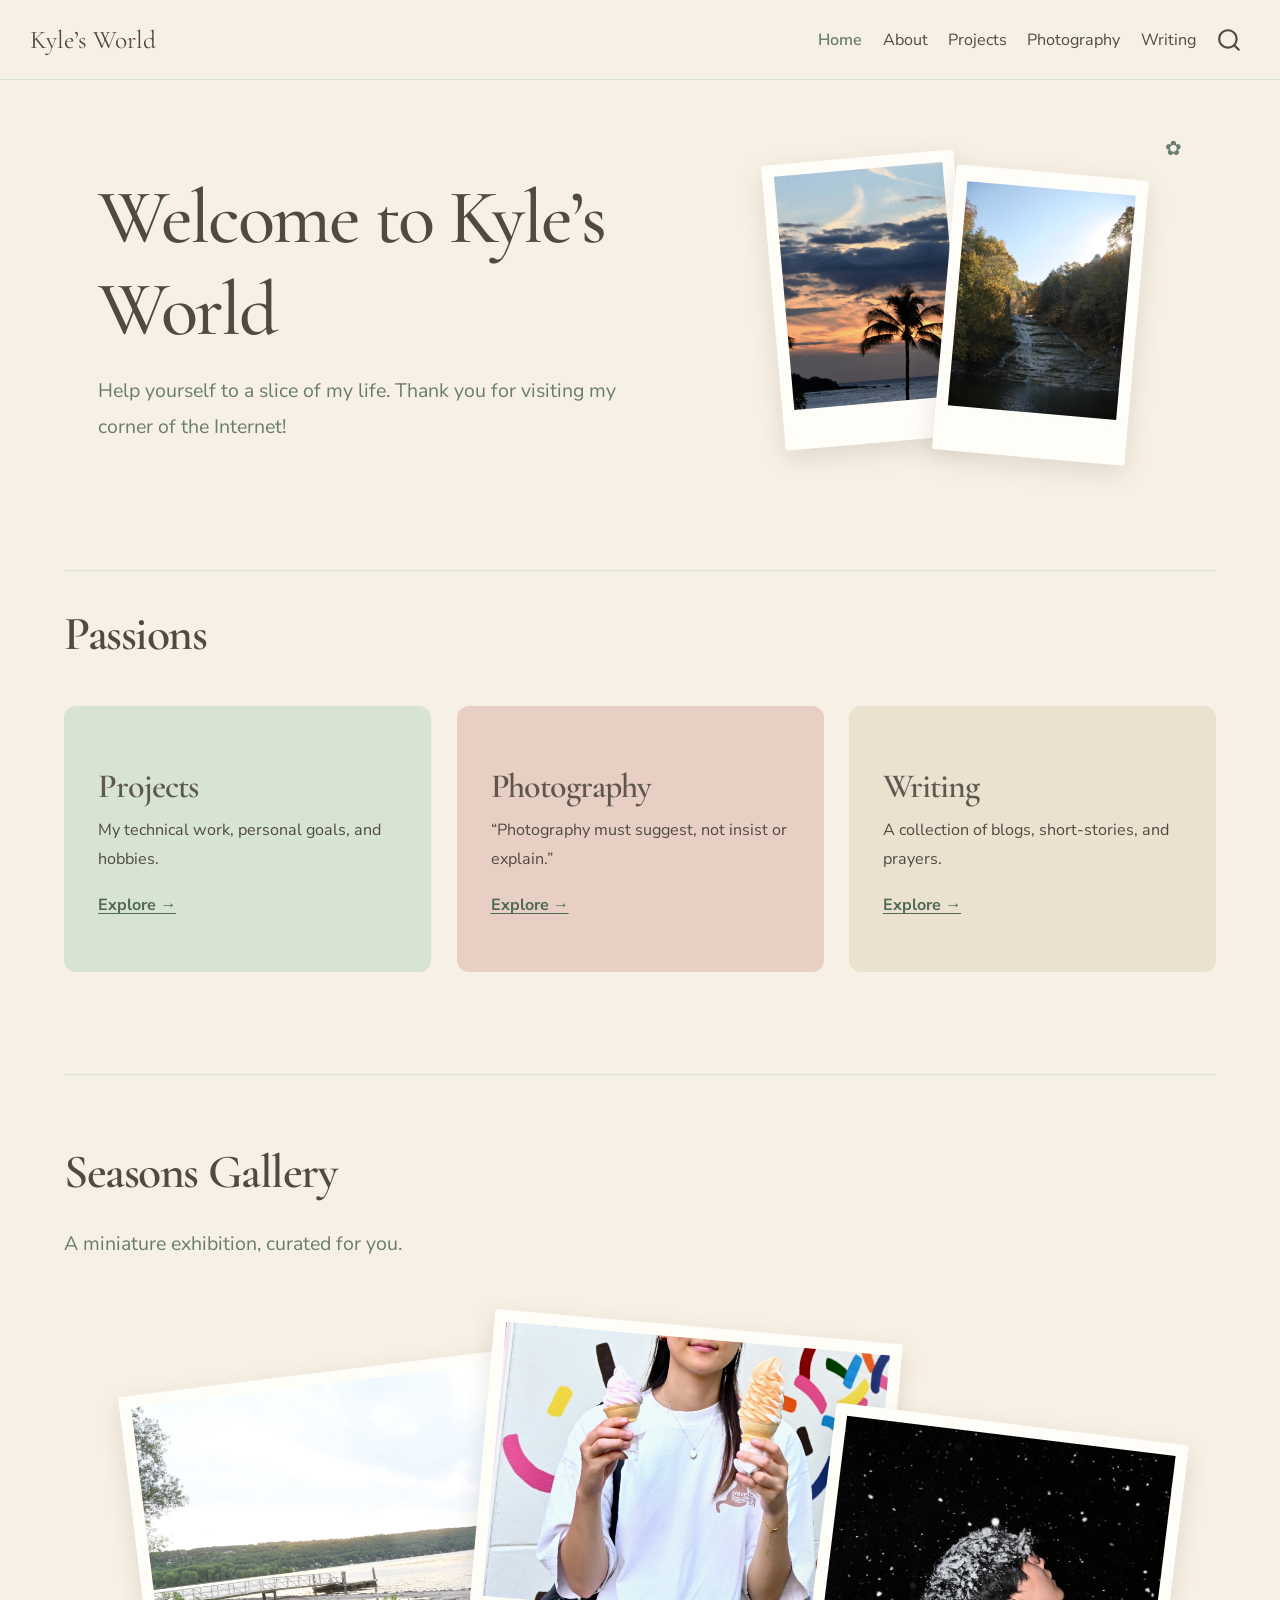
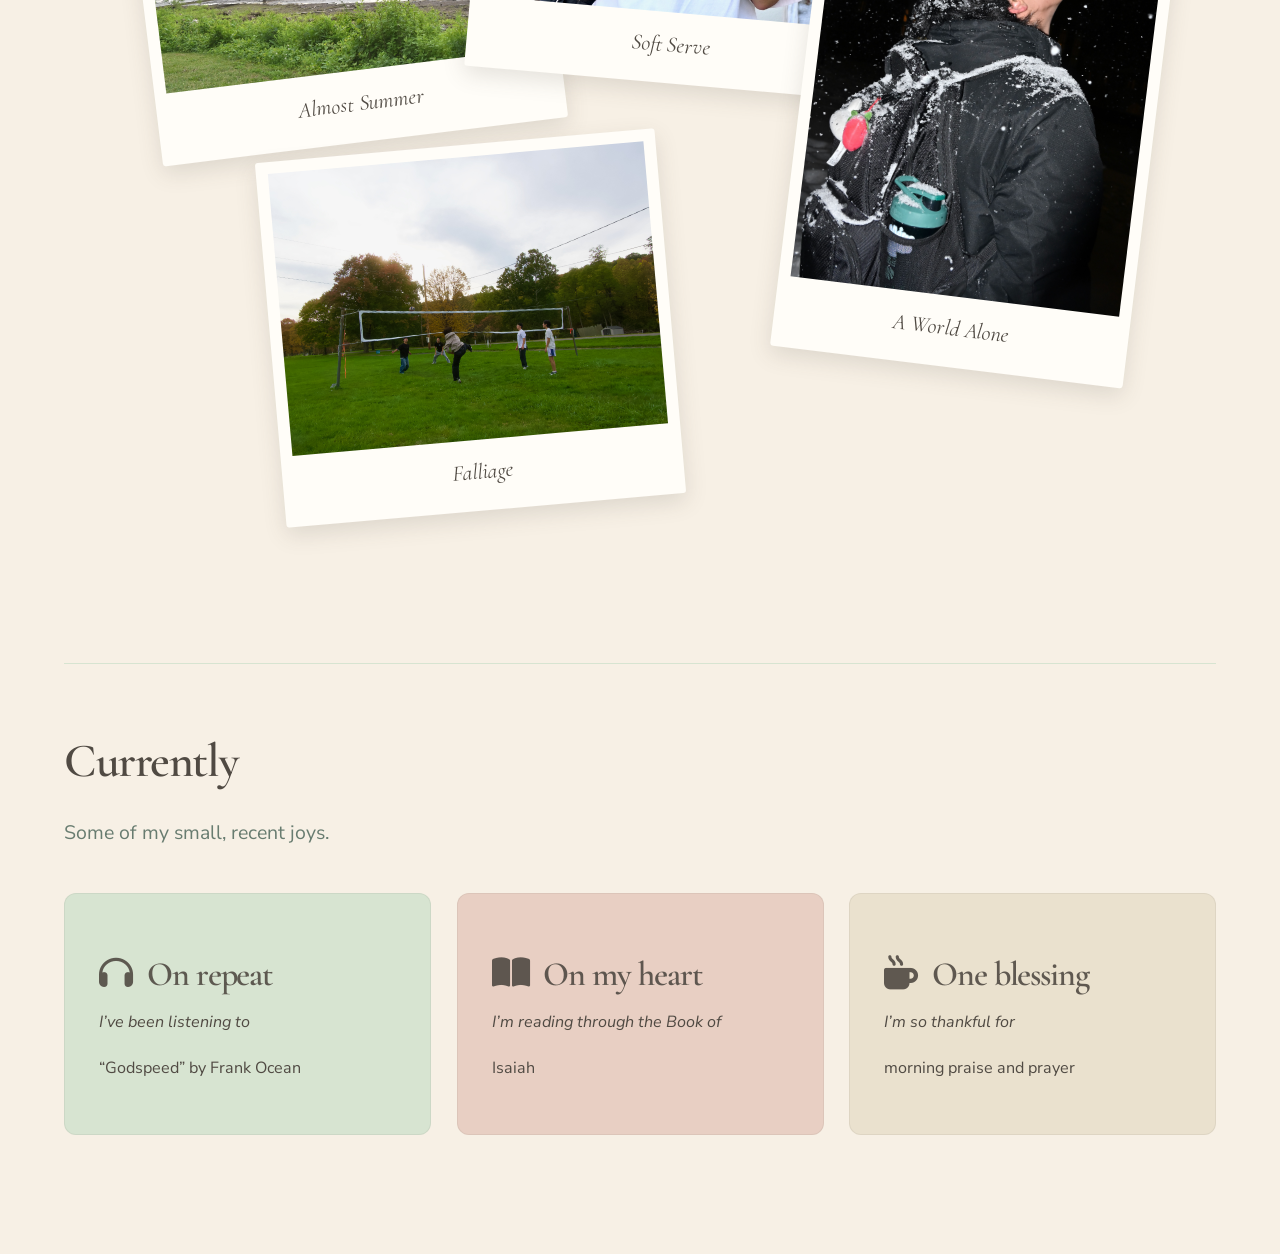
==== index.html @ bc221edd "Built site for gh-pages" ====
<!DOCTYPE html>
<html xmlns="http://www.w3.org/1999/xhtml" lang="en" xml:lang="en"><head>

<meta charset="utf-8">
<meta name="generator" content="quarto-1.11.9">

<meta name="viewport" content="width=device-width, initial-scale=1.0, user-scalable=yes">


<title>Home – Kyle’s World</title>
<style>
/* Default styles provided by pandoc.
** See https://pandoc.org/MANUAL.html#variables-for-html for config info.
*/
span.smallcaps{font-variant: small-caps;}
div.columns{display: flex; gap: 1.5em;}
div.column{flex: auto;}
@media screen {
div.columns{gap: min(4vw, 1.5em);}
div.column{overflow-x: auto;}
}
div.hanging-indent{margin-left: 1.5em; text-indent: -1.5em;}
ul.task-list{list-style: none;}
ul.task-list li input[type="checkbox"] {
  width: 0.8em;
  margin: 0 0.8em 0.2em -1em; /* quarto-specific, see https://github.com/quarto-dev/quarto-cli/issues/4556 */ 
  vertical-align: middle;
}
</style>


<script src="site_libs/quarto-nav/quarto-nav.js"></script>
<script src="site_libs/quarto-nav/headroom.min.js"></script>
<script src="site_libs/clipboard/clipboard.min.js"></script>
<script src="site_libs/quarto-search/autocomplete.umd.js"></script>
<script src="site_libs/quarto-search/fuse.min.js"></script>
<script src="site_libs/quarto-search/quarto-search.js"></script>
<meta name="quarto:offset" content="./">
<script src="site_libs/quarto-html/quarto.js" type="module"></script>
<script src="site_libs/quarto-html/tabsets/tabsets.js" type="module"></script>
<script src="site_libs/quarto-html/scrollable-regions/scrollable-regions.js" type="module"></script>
<script src="site_libs/quarto-html/popper.min.js"></script>
<script src="site_libs/quarto-html/tippy.umd.min.js"></script>
<script src="site_libs/quarto-html/anchor.min.js"></script>
<link href="site_libs/quarto-html/tippy.css" rel="stylesheet">
<link href="site_libs/quarto-html/quarto-syntax-highlighting-63b5708e65d6cd79cd7618c58d0c21e7.css" rel="stylesheet" id="quarto-text-highlighting-styles">
<script src="site_libs/bootstrap/bootstrap.min.js"></script>
<link href="site_libs/bootstrap/bootstrap-icons.css" rel="stylesheet">
<link href="site_libs/bootstrap/bootstrap-f2636981ca4a08cbd252b9f506e36166.min.css" rel="stylesheet" append-hash="true" id="quarto-bootstrap" data-mode="light">
<link href="site_libs/quarto-contrib/fontawesome6-6.7.2/all.min.css" rel="stylesheet">
<link href="site_libs/quarto-contrib/fontawesome6-6.7.2/latex-fontsize.css" rel="stylesheet">
<script id="quarto-search-options" type="application/json">{
  "location": "navbar",
  "copy-button": false,
  "collapse-after": 3,
  "panel-placement": "end",
  "type": "overlay",
  "limit": 50,
  "keyboard-shortcut": [
    "f",
    "/",
    "s"
  ],
  "show-item-context": false,
  "language": {
    "search-no-results-text": "No results",
    "search-matching-documents-text": "matching documents",
    "search-copy-link-title": "Copy link to search",
    "search-hide-matches-text": "Hide additional matches",
    "search-more-match-text": "more match in this document",
    "search-more-matches-text": "more matches in this document",
    "search-clear-button-title": "Clear",
    "search-text-placeholder": "",
    "search-detached-cancel-button-title": "Cancel",
    "search-submit-button-title": "Submit",
    "search-label": "Search"
  }
}</script>


<link rel="stylesheet" href="styles.css">
</head>

<body class="nav-fixed quarto-light"><a id="quarto-skip-link" class="visually-hidden-focusable" href="#quarto-document-content">Skip to main content</a>

<div id="quarto-search-results"></div>
  <header id="quarto-header" class="headroom fixed-top">
    <nav class="navbar navbar-expand-lg " data-bs-theme="dark" aria-label="Site">
      <div class="navbar-container container-fluid">
      <div class="navbar-brand-container mx-auto">
    <a class="navbar-brand" href="./index.html">
    <span class="navbar-title">Kyle’s World</span>
    </a>
  </div>
          <button class="navbar-toggler" type="button" data-bs-toggle="collapse" data-bs-target="#navbarCollapse" aria-controls="navbarCollapse" aria-expanded="false" aria-label="Toggle navigation" onclick="if (window.quartoToggleHeadroom) { window.quartoToggleHeadroom(); }">
  <span class="navbar-toggler-icon"></span>
</button>
          <div class="collapse navbar-collapse" id="navbarCollapse">
            <ul class="navbar-nav navbar-nav-scroll ms-auto">
  <li class="nav-item">
    <a class="nav-link active" href="./index.html" aria-current="page"> 
<span class="menu-text">Home</span></a>
  </li>  
  <li class="nav-item">
    <a class="nav-link" href="./about.html"> 
<span class="menu-text">About</span></a>
  </li>  
  <li class="nav-item">
    <a class="nav-link" href="./projects.html"> 
<span class="menu-text">Projects</span></a>
  </li>  
  <li class="nav-item">
    <a class="nav-link" href="./photography.html"> 
<span class="menu-text">Photography</span></a>
  </li>  
  <li class="nav-item">
    <a class="nav-link" href="./writing.html"> 
<span class="menu-text">Writing</span></a>
  </li>  
</ul>
          </div> <!-- /navcollapse -->
            <div class="quarto-navbar-tools">
</div>
            <div id="quarto-search" class="" title="Search"></div>
      </div> <!-- /container-fluid -->
    </nav>
</header>
<!-- content -->
<div id="quarto-content" class="quarto-container page-columns page-rows-contents page-layout-full page-navbar">
<!-- sidebar -->
<!-- margin-sidebar -->
    
<!-- main -->
<main class="content column-page" id="quarto-document-content" tabindex="-1"><header id="title-block-header" class="quarto-title-block"><h1 class="title display-7">Home</h1></header>

<header id="title-block-header">


</header>


<div class="hero-content">
<section id="welcome-to-kyles-world" class="level1 hero-text">
<h1>Welcome to Kyle’s World</h1>
<p>Help yourself to a slice of my life. Thank you for visiting my corner of the Internet!</p>
</section>
<div class="hero-collage">
<div class="photo-card photo-one">
<img src="images/homepage/fade.jpeg" alt="Palm trees silhouetted against a sunset over the ocean" width="3680" height="5100">
</div>
<div class="photo-card photo-two">
<img src="images/homepage/buttermilkfalls_final.jpeg" alt="Autumn foliage surrounding the cascades at Buttermilk Falls" width="3720" height="4960">
</div>
<div class="doodle doodle-one">
<p>✿</p>
</div>
</div>
</div>
<section id="passions" class="level2 explore-section">
<h2 class="anchored" data-anchor-id="passions">Passions</h2>
<div class="explore-grid">
<section id="projects" class="level3 explore-card projects-card">
<h3 class="anchored" data-anchor-id="projects">Projects</h3>
<p>My technical work, personal goals, and hobbies.</p>
<p><a href="./projects.html">Explore →</a></p>
</section>
<section id="photography" class="level3 explore-card photography-card">
<h3 class="anchored" data-anchor-id="photography">Photography</h3>
<p>“Photography must suggest, not insist or explain.”</p>
<p><a href="./photography.html">Explore →</a></p>
</section>
<section id="writing" class="level3 explore-card writing-card">
<h3 class="anchored" data-anchor-id="writing">Writing</h3>
<p>A collection of blogs, short-stories, and prayers.</p>
<p><a href="./writing.html">Explore →</a></p>
</section>
</div>
</section>
<section id="seasons-gallery" class="level2 gallery-section">
<h2 class="anchored" data-anchor-id="seasons-gallery">Seasons Gallery</h2>
<p>A miniature exhibition, curated for you.</p>
<div class="gallery-grid">
<div class="gallery-photo tilt-left">
<div class="quarto-figure quarto-figure-center">
<figure class="figure">
<p><img src="images/seasons/almost-summer.jpeg" class="gallery-image img-fluid figure-img"></p>
<figcaption>Almost Summer</figcaption>
</figure>
</div>
<p><em>Almost Summer</em></p>
</div>
<div class="gallery-photo tilt-right">
<div class="quarto-figure quarto-figure-center">
<figure class="figure">
<p><img src="images/seasons/soft-serve.jpeg" class="gallery-image img-fluid figure-img"></p>
<figcaption>Soft Serve</figcaption>
</figure>
</div>
<p><em>Soft Serve</em></p>
</div>
<div class="gallery-photo tilt-left">
<div class="quarto-figure quarto-figure-center">
<figure class="figure">
<p><img src="images/seasons/falliage.jpeg" class="gallery-image img-fluid figure-img"></p>
<figcaption>Falliage</figcaption>
</figure>
</div>
<p><em>Falliage</em></p>
</div>
<div class="gallery-photo tilt-right">
<div class="quarto-figure quarto-figure-center">
<figure class="figure">
<p><img src="images/seasons/a-world-alone.jpeg" class="gallery-image img-fluid figure-img"></p>
<figcaption>A World Alone</figcaption>
</figure>
</div>
<p><em>A World Alone</em></p>
</div>
</div>
</section>
<section id="currently" class="level2 enjoying-section">
<h2 class="anchored" data-anchor-id="currently">Currently</h2>
<p>Some of my small, recent joys.</p>
<div class="enjoying-grid">
<section id="b58fc729-690b-4000-b19f-365a4093b2ff7b7b3c206661206865616470686f6e6573203e7d7d-on-repeat" class="level3 enjoying-card music-card">
<h3 class="anchored" data-anchor-id="b58fc729-690b-4000-b19f-365a4093b2ff7b7b3c206661206865616470686f6e6573203e7d7d-on-repeat"><i class="fa-solid fa-headphones" aria-label="headphones"></i> On repeat</h3>
<p><em>I’ve been listening to</em></p>
<p>“Godspeed” by Frank Ocean</p>
</section>
<section id="b58fc729-690b-4000-b19f-365a4093b2ff7b7b3c20666120626f6f6b2d6f70656e203e7d7d-on-my-heart" class="level3 enjoying-card reading-card">
<h3 class="anchored" data-anchor-id="b58fc729-690b-4000-b19f-365a4093b2ff7b7b3c20666120626f6f6b2d6f70656e203e7d7d-on-my-heart"><i class="fa-solid fa-book-open" aria-label="book-open"></i> On my heart</h3>
<p><em>I’m reading through the Book of</em></p>
<p>Isaiah</p>
</section>
<section id="b58fc729-690b-4000-b19f-365a4093b2ff7b7b3c206661206d75672d686f74203e7d7d-one-blessing" class="level3 enjoying-card joys-card">
<h3 class="anchored" data-anchor-id="b58fc729-690b-4000-b19f-365a4093b2ff7b7b3c206661206d75672d686f74203e7d7d-one-blessing"><i class="fa-solid fa-mug-hot" aria-label="mug-hot"></i> One blessing</h3>
<p><em>I’m so thankful for</em></p>
<p>morning praise and prayer</p>
</section>
</div>
</section>



</main> <!-- /main -->
<script id="quarto-html-after-body" type="application/javascript">
  window.document.addEventListener("DOMContentLoaded", function (event) {
    const icon = "";
    const anchorJS = new window.AnchorJS();
    anchorJS.options = {
      placement: 'right',
      icon: icon
    };
    anchorJS.add('.anchored');
    const isCodeAnnotation = (el) => {
      for (const clz of el.classList) {
        if (clz.startsWith('code-annotation-')) {                     
          return true;
        }
      }
      return false;
    }
    const onCopySuccess = function(e) {
      // button target
      const button = e.trigger;
      // don't keep focus
      button.blur();
      // flash "checked"
      button.classList.add('code-copy-button-checked');
      var currentTitle = button.getAttribute("title");
      button.setAttribute("title", "Copied!");
      let tooltip;
      if (window.bootstrap) {
        button.setAttribute("data-bs-toggle", "tooltip");
        button.setAttribute("data-bs-placement", "left");
        button.setAttribute("data-bs-title", "Copied!");
        tooltip = new bootstrap.Tooltip(button, 
          { trigger: "manual", 
            customClass: "code-copy-button-tooltip",
            offset: [0, -8]});
        tooltip.show();    
      }
      setTimeout(function() {
        if (tooltip) {
          tooltip.hide();
          button.removeAttribute("data-bs-title");
          button.removeAttribute("data-bs-toggle");
          button.removeAttribute("data-bs-placement");
        }
        button.setAttribute("title", currentTitle);
        button.classList.remove('code-copy-button-checked');
      }, 1000);
      // clear code selection
      e.clearSelection();
    }
    const getTextToCopy = function(trigger) {
      const outerScaffold = trigger.parentElement.cloneNode(true);
      const codeEl = outerScaffold.querySelector('code');
      for (const childEl of codeEl.children) {
        if (isCodeAnnotation(childEl)) {
          childEl.remove();
        }
      }
      return codeEl.innerText;
    }
    const clipboard = new window.ClipboardJS('.code-copy-button:not([data-in-quarto-modal])', {
      text: getTextToCopy
    });
    clipboard.on('success', onCopySuccess);
    if (window.document.getElementById('quarto-embedded-source-code-modal')) {
      const clipboardModal = new window.ClipboardJS('.code-copy-button[data-in-quarto-modal]', {
        text: getTextToCopy,
        container: window.document.getElementById('quarto-embedded-source-code-modal')
      });
      clipboardModal.on('success', onCopySuccess);
    }
      var localhostRegex = new RegExp(/^(?:http|https):\/\/localhost\:?[0-9]*\//);
      var mailtoRegex = new RegExp(/^mailto:/);
        var filterRegex = new RegExp('/' + window.location.host + '/');
      var isInternal = (href) => {
          return filterRegex.test(href) || localhostRegex.test(href) || mailtoRegex.test(href);
      }
      // Inspect non-navigation links and adorn them if external
      window.quartoDecorateExternalLinks = function (root) {
     var links = (root || window.document).querySelectorAll('a[href]:not(.nav-link):not(.navbar-brand):not(.toc-action):not(.sidebar-link):not(.sidebar-item-toggle):not(.pagination-link):not(.no-external):not([aria-hidden]):not(.dropdown-item):not(.quarto-navigation-tool):not(.about-link)');
      for (var i=0; i<links.length; i++) {
        const link = links[i];
        if (!isInternal(link.href)) {
          // undo the damage that might have been done by quarto-nav.js in the case of
          // links that we want to consider external
          if (link.dataset.originalHref !== undefined) {
            link.href = link.dataset.originalHref;
          }
          if (!link.classList.contains('no-external-icon')) {
          }
        }
      }
      };
      window.quartoDecorateExternalLinks(window.document);
    // Esc closes the popup (WCAG 1.4.13) and focus leaving both trigger and
    // popup closes it (WCAG 2.4.11); tippy handles neither for interactive popups.
    const hideOnEscAndFocusOut = {
      name: 'hideOnEscAndFocusOut',
      defaultValue: true,
      fn(instance) {
        const dismiss = () => {
          // A show scheduled by the trigger delay would otherwise reopen it
          instance.clearDelayTimeouts();
          instance.hide();
        };
        const onKeyDown = (event) => {
          if (event.key !== 'Escape') {
            return;
          }
          // Keep Esc from also reaching page handlers (e.g. reveal.js overview),
          // except an open reveal.js slide menu, which Esc should close too.
          // The menu handles keys only when its keyboard option is on.
          const menuHandlesEsc = window.Reveal?.getPlugin?.('menu')?.isOpen() &&
            window.Reveal.getConfig().menu?.keyboard !== false;
          if (!menuHandlesEsc) {
            event.stopPropagation();
          }
          if (instance.popper.contains(window.document.activeElement)) {
            // Disabled while refocusing so the focus trigger does not reopen it
            instance.disable();
            instance.reference.focus();
            instance.enable();
          }
          dismiss();
        };
        const onFocusOut = (event) => {
          const target = event.relatedTarget;
          if (target && !instance.reference.contains(target) &&
              !instance.popper.contains(target)) {
            dismiss();
          }
        };
        // On the trigger too: a click trigger (code-annotations: select) has no
        // blur handling. Attached for the instance's lifetime so leaving the
        // trigger also cancels a show still pending on the trigger delay.
        instance.reference.addEventListener('focusout', onFocusOut);
        return {
          onShow() {
            window.document.addEventListener('keydown', onKeyDown, true);
            instance.popper.addEventListener('focusout', onFocusOut);
          },
          onHide() {
            window.document.removeEventListener('keydown', onKeyDown, true);
            instance.popper.removeEventListener('focusout', onFocusOut);
          },
          onDestroy() {
            instance.reference.removeEventListener('focusout', onFocusOut);
          },
        };
      },
    };
    function tippyHover(el, contentFn, onTriggerFn, onUntriggerFn) {
      const config = {
        allowHTML: true,
        maxWidth: 500,
        delay: 100,
        arrow: false,
        appendTo: function(el) {
            return el.parentElement;
        },
        interactive: true,
        interactiveBorder: 10,
        theme: 'quarto',
        placement: 'bottom-start',
        plugins: [hideOnEscAndFocusOut],
      };
      if (contentFn) {
        config.content = contentFn;
      }
      if (onTriggerFn) {
        config.onTrigger = onTriggerFn;
      }
      if (onUntriggerFn) {
        config.onUntrigger = onUntriggerFn;
      }
      window.tippy(el, config); 
    }
    const noterefs = window.document.querySelectorAll('a[role="doc-noteref"]');
    for (var i=0; i<noterefs.length; i++) {
      const ref = noterefs[i];
      tippyHover(ref, function() {
        // use id or data attribute instead here
        let href = ref.getAttribute('data-footnote-href') || ref.getAttribute('href');
        try { href = new URL(href).hash; } catch {}
        const id = href.replace(/^#\/?/, "");
        const note = window.document.getElementById(id);
        if (note) {
          return note.innerHTML;
        } else {
          return "";
        }
      });
    }
    const xrefs = window.document.querySelectorAll('a.quarto-xref');
    const processXRef = (id, note) => {
      // Strip column container classes
      const stripColumnClz = (el) => {
        el.classList.remove("page-full", "page-columns");
        if (el.children) {
          for (const child of el.children) {
            stripColumnClz(child);
          }
        }
      }
      stripColumnClz(note)
      if (id === null || id.startsWith('sec-')) {
        // Special case sections, only their first couple elements
        const container = document.createElement("div");
        if (note.children && note.children.length > 2) {
          container.appendChild(note.children[0].cloneNode(true));
          for (let i = 1; i < note.children.length; i++) {
            const child = note.children[i];
            if (child.tagName === "P" && child.innerText === "") {
              continue;
            } else {
              container.appendChild(child.cloneNode(true));
              break;
            }
          }
          if (window.Quarto?.typesetMath) {
            window.Quarto.typesetMath(container);
          }
          return container.innerHTML
        } else {
          if (window.Quarto?.typesetMath) {
            window.Quarto.typesetMath(note);
          }
          return note.innerHTML;
        }
      } else {
        // Remove any anchor links if they are present
        const anchorLink = note.querySelector('a.anchorjs-link');
        if (anchorLink) {
          anchorLink.remove();
        }
        if (window.Quarto?.typesetMath) {
          window.Quarto.typesetMath(note);
        }
        if (note.classList.contains("callout")) {
          return note.outerHTML;
        } else {
          return note.innerHTML;
        }
      }
    }
    for (var i=0; i<xrefs.length; i++) {
      const xref = xrefs[i];
      tippyHover(xref, undefined, function(instance) {
        instance.disable();
        let url = xref.getAttribute('href');
        let hash = undefined; 
        if (url.startsWith('#')) {
          hash = url;
        } else {
          try { hash = new URL(url).hash; } catch {}
        }
        if (hash) {
          const id = hash.replace(/^#\/?/, "");
          const note = window.document.getElementById(id);
          if (note !== null) {
            try {
              const html = processXRef(id, note.cloneNode(true));
              instance.setContent(html);
            } finally {
              instance.enable();
              instance.show();
            }
          } else {
            // See if we can fetch this
            fetch(url.split('#')[0])
            .then(res => res.text())
            .then(html => {
              const parser = new DOMParser();
              const htmlDoc = parser.parseFromString(html, "text/html");
              const note = htmlDoc.getElementById(id);
              if (note !== null) {
                const html = processXRef(id, note);
                instance.setContent(html);
              } 
            }).finally(() => {
              instance.enable();
              instance.show();
            });
          }
        } else {
          // See if we can fetch a full url (with no hash to target)
          // This is a special case and we should probably do some content thinning / targeting
          fetch(url)
          .then(res => res.text())
          .then(html => {
            const parser = new DOMParser();
            const htmlDoc = parser.parseFromString(html, "text/html");
            const note = htmlDoc.querySelector('main.content');
            if (note !== null) {
              // This should only happen for chapter cross references
              // (since there is no id in the URL)
              // remove the first header
              if (note.children.length > 0 && note.children[0].tagName === "HEADER") {
                note.children[0].remove();
              }
              const html = processXRef(null, note);
              instance.setContent(html);
            } 
          }).finally(() => {
            instance.enable();
            instance.show();
          });
        }
      }, function(instance) {
      });
    }
        let selectedAnnoteEl;
        const selectorForAnnotation = ( cell, annotation) => {
          let cellAttr = 'data-code-cell="' + cell + '"';
          let lineAttr = 'data-code-annotation="' +  annotation + '"';
          const selector = 'span[' + cellAttr + '][' + lineAttr + ']';
          return selector;
        }
        const selectCodeLines = (annoteEl) => {
          const doc = window.document;
          const targetCell = annoteEl.getAttribute("data-target-cell");
          const targetAnnotation = annoteEl.getAttribute("data-target-annotation");
          const annoteSpan = window.document.querySelector(selectorForAnnotation(targetCell, targetAnnotation));
          const lines = annoteSpan.getAttribute("data-code-lines").split(",");
          const lineIds = lines.map((line) => {
            return targetCell + "-" + line;
          })
          // Each band is positioned against its own containing block, which is
          // not the offsetParent of the lines, so place it from client rects.
          const placeBand = (band, firstEl, lastEl, codeBlock) => {
            const container = band.offsetParent;
            if (container === null) {
              return;
            }
            const containerRect = container.getBoundingClientRect();
            // Reveal.js scales slides with a transform, so convert client
            // pixels back to the CSS pixels of the container.
            const scale = containerRect.height / container.offsetHeight || 1;
            const firstRect = firstEl.getBoundingClientRect();
            const lastRect = lastEl.getBoundingClientRect();
            const top = (firstRect.top - containerRect.top) / scale - container.clientTop + container.scrollTop;
            const height = (lastRect.bottom - firstRect.top) / scale;
            band.style.top = top - 2 + "px";
            band.style.height = height + 4 + "px";
            if (codeBlock) {
              // Without the copy button wrapper, the containing block is wider
              // than the code block, so span the code block explicitly.
              const blockRect = codeBlock.getBoundingClientRect();
              band.style.left = (blockRect.left - containerRect.left) / scale - container.clientLeft + container.scrollLeft + "px";
              band.style.width = blockRect.width / scale + "px";
            }
          };
          if (lineIds.length > 0) {
            const el = window.document.getElementById(lineIds[0]);
            const lastEl = window.document.getElementById(lineIds[lineIds.length - 1]);
            const parent = el.parentElement.parentElement;
            // cook up a div (if necessary) and position it
            let div = window.document.getElementById("code-annotation-line-highlight");
            if (div === null) {
              div = window.document.createElement("div");
              div.setAttribute("id", "code-annotation-line-highlight");
              div.style.position = 'absolute';
              parent.appendChild(div);
            }
            placeBand(div, el, lastEl, parent.closest("div.sourceCode") || parent);
            let gutterDiv = window.document.getElementById("code-annotation-line-highlight-gutter");
            if (gutterDiv === null) {
              gutterDiv = window.document.createElement("div");
              gutterDiv.setAttribute("id", "code-annotation-line-highlight-gutter");
              gutterDiv.style.position = 'absolute';
              const codeCell = window.document.getElementById(targetCell);
              const gutter = codeCell.querySelector('.code-annotation-gutter');
              gutter.appendChild(gutterDiv);
            }
            placeBand(gutterDiv, el, lastEl);
            selectedAnnoteEl = annoteEl;
          }
        };
        const unselectCodeLines = () => {
          const elementsIds = ["code-annotation-line-highlight", "code-annotation-line-highlight-gutter"];
          elementsIds.forEach((elId) => {
            const div = window.document.getElementById(elId);
            if (div) {
              div.remove();
            }
          });
          selectedAnnoteEl = undefined;
        };
          // Handle positioning of the toggle
      window.addEventListener(
        "resize",
        throttle(() => {
          elRect = undefined;
          if (selectedAnnoteEl) {
            selectCodeLines(selectedAnnoteEl);
          }
        }, 10)
      );
      function throttle(fn, ms) {
      let throttle = false;
      let timer;
        return (...args) => {
          if(!throttle) { // first call gets through
              fn.apply(this, args);
              throttle = true;
          } else { // all the others get throttled
              if(timer) clearTimeout(timer); // cancel #2
              timer = setTimeout(() => {
                fn.apply(this, args);
                timer = throttle = false;
              }, ms);
          }
        };
      }
        // Attach click handler to the DT
        const annoteDls = window.document.querySelectorAll('dt[data-target-cell]');
        for (const annoteDlNode of annoteDls) {
          annoteDlNode.addEventListener('click', (event) => {
            const clickedEl = event.target;
            if (clickedEl !== selectedAnnoteEl) {
              unselectCodeLines();
              const activeEl = window.document.querySelector('dt[data-target-cell].code-annotation-active');
              if (activeEl) {
                activeEl.classList.remove('code-annotation-active');
              }
              selectCodeLines(clickedEl);
              clickedEl.classList.add('code-annotation-active');
            } else {
              // Unselect the line
              unselectCodeLines();
              clickedEl.classList.remove('code-annotation-active');
            }
          });
        }
    const findCites = (el) => {
      const parentEl = el.parentElement;
      if (parentEl) {
        const cites = parentEl.dataset.cites;
        if (cites) {
          return {
            el,
            cites: cites.split(' ')
          };
        } else {
          return findCites(el.parentElement)
        }
      } else {
        return undefined;
      }
    };
    var bibliorefs = window.document.querySelectorAll('a[role="doc-biblioref"]');
    for (var i=0; i<bibliorefs.length; i++) {
      const ref = bibliorefs[i];
      const citeInfo = findCites(ref);
      if (citeInfo) {
        tippyHover(citeInfo.el, function() {
          var popup = window.document.createElement('div');
          citeInfo.cites.forEach(function(cite) {
            var citeDiv = window.document.createElement('div');
            citeDiv.classList.add('hanging-indent');
            citeDiv.classList.add('csl-entry');
            var biblioDiv = window.document.getElementById('ref-' + cite);
            if (biblioDiv) {
              citeDiv.innerHTML = biblioDiv.innerHTML;
            }
            popup.appendChild(citeDiv);
          });
          return popup.innerHTML;
        });
      }
    }
  });
  </script>
  <script type="application/javascript">
  window.quartoScrollableRegionsLabels = {"code":"Scrollable code","output":"Scrollable output"};
  </script>
</div> <!-- /content -->




</body></html>
---- site_libs/quarto-html/tippy.css ----
.tippy-box[data-animation=fade][data-state=hidden]{opacity:0}[data-tippy-root]{max-width:calc(100vw - 10px)}.tippy-box{position:relative;background-color:#333;color:#fff;border-radius:4px;font-size:14px;line-height:1.4;white-space:normal;outline:0;transition-property:transform,visibility,opacity}.tippy-box[data-placement^=top]>.tippy-arrow{bottom:0}.tippy-box[data-placement^=top]>.tippy-arrow:before{bottom:-7px;left:0;border-width:8px 8px 0;border-top-color:initial;transform-origin:center top}.tippy-box[data-placement^=bottom]>.tippy-arrow{top:0}.tippy-box[data-placement^=bottom]>.tippy-arrow:before{top:-7px;left:0;border-width:0 8px 8px;border-bottom-color:initial;transform-origin:center bottom}.tippy-box[data-placement^=left]>.tippy-arrow{right:0}.tippy-box[data-placement^=left]>.tippy-arrow:before{border-width:8px 0 8px 8px;border-left-color:initial;right:-7px;transform-origin:center left}.tippy-box[data-placement^=right]>.tippy-arrow{left:0}.tippy-box[data-placement^=right]>.tippy-arrow:before{left:-7px;border-width:8px 8px 8px 0;border-right-color:initial;transform-origin:center right}.tippy-box[data-inertia][data-state=visible]{transition-timing-function:cubic-bezier(.54,1.5,.38,1.11)}.tippy-arrow{width:16px;height:16px;color:#333}.tippy-arrow:before{content:"";position:absolute;border-color:transparent;border-style:solid}.tippy-content{position:relative;padding:5px 9px;z-index:1}
---- site_libs/quarto-html/quarto-syntax-highlighting-63b5708e65d6cd79cd7618c58d0c21e7.css ----
/* quarto syntax highlight colors */
:root {
  --quarto-hl-ot-color: #003B4F;
  --quarto-hl-at-color: #657422;
  --quarto-hl-ss-color: #20794D;
  --quarto-hl-an-color: #5E5E5E;
  --quarto-hl-fu-color: #4758AB;
  --quarto-hl-st-color: #20794D;
  --quarto-hl-cf-color: #003B4F;
  --quarto-hl-op-color: #5E5E5E;
  --quarto-hl-er-color: #AD0000;
  --quarto-hl-bn-color: #AD0000;
  --quarto-hl-al-color: #AD0000;
  --quarto-hl-va-color: #111111;
  --quarto-hl-bu-color: inherit;
  --quarto-hl-ex-color: inherit;
  --quarto-hl-pp-color: #AD0000;
  --quarto-hl-in-color: #5E5E5E;
  --quarto-hl-vs-color: #20794D;
  --quarto-hl-wa-color: #5E5E5E;
  --quarto-hl-do-color: #5E5E5E;
  --quarto-hl-im-color: #00769E;
  --quarto-hl-ch-color: #20794D;
  --quarto-hl-dt-color: #AD0000;
  --quarto-hl-fl-color: #AD0000;
  --quarto-hl-co-color: #5E5E5E;
  --quarto-hl-cv-color: #5E5E5E;
  --quarto-hl-cn-color: #8f5902;
  --quarto-hl-sc-color: #5E5E5E;
  --quarto-hl-dv-color: #AD0000;
  --quarto-hl-kw-color: #003B4F;
}

/* other quarto variables */
:root {
  --quarto-font-monospace: SFMono-Regular, Menlo, Monaco, Consolas, "Liberation Mono", "Courier New", monospace;
}

/* syntax highlight based on Pandoc's rules */
pre > code.sourceCode > span {
  color: #003B4F;
}

code.sourceCode > span {
  color: #003B4F;
}

div.sourceCode,
div.sourceCode pre.sourceCode {
  color: #003B4F;
}

/* Normal */
code span {
  color: #003B4F;
}

/* Alert */
code span.al {
  color: #AD0000;
  font-style: inherit;
}

/* Annotation */
code span.an {
  color: #5E5E5E;
  font-style: inherit;
}

/* Attribute */
code span.at {
  color: #657422;
  font-style: inherit;
}

/* BaseN */
code span.bn {
  color: #AD0000;
  font-style: inherit;
}

/* BuiltIn */
code span.bu {
  font-style: inherit;
}

/* ControlFlow */
code span.cf {
  color: #003B4F;
  font-weight: bold;
  font-style: inherit;
}

/* Char */
code span.ch {
  color: #20794D;
  font-style: inherit;
}

/* Constant */
code span.cn {
  color: #8f5902;
  font-style: inherit;
}

/* Comment */
code span.co {
  color: #5E5E5E;
  font-style: inherit;
}

/* CommentVar */
code span.cv {
  color: #5E5E5E;
  font-style: italic;
}

/* Documentation */
code span.do {
  color: #5E5E5E;
  font-style: italic;
}

/* DataType */
code span.dt {
  color: #AD0000;
  font-style: inherit;
}

/* DecVal */
code span.dv {
  color: #AD0000;
  font-style: inherit;
}

/* Error */
code span.er {
  color: #AD0000;
  font-style: inherit;
}

/* Extension */
code span.ex {
  font-style: inherit;
}

/* Float */
code span.fl {
  color: #AD0000;
  font-style: inherit;
}

/* Function */
code span.fu {
  color: #4758AB;
  font-style: inherit;
}

/* Import */
code span.im {
  color: #00769E;
  font-style: inherit;
}

/* Information */
code span.in {
  color: #5E5E5E;
  font-style: inherit;
}

/* Keyword */
code span.kw {
  color: #003B4F;
  font-weight: bold;
  font-style: inherit;
}

/* Operator */
code span.op {
  color: #5E5E5E;
  font-style: inherit;
}

/* Other */
code span.ot {
  color: #003B4F;
  font-style: inherit;
}

/* Preprocessor */
code span.pp {
  color: #AD0000;
  font-style: inherit;
}

/* SpecialChar */
code span.sc {
  color: #5E5E5E;
  font-style: inherit;
}

/* SpecialString */
code span.ss {
  color: #20794D;
  font-style: inherit;
}

/* String */
code span.st {
  color: #20794D;
  font-style: inherit;
}

/* Variable */
code span.va {
  color: #111111;
  font-style: inherit;
}

/* VerbatimString */
code span.vs {
  color: #20794D;
  font-style: inherit;
}

/* Warning */
code span.wa {
  color: #5E5E5E;
  font-style: italic;
}

.prevent-inlining {
  content: "</";
}

/*# sourceMappingURL=054cc16b9e9817627be6994582d2ffb5.css.map */
---- site_libs/quarto-contrib/fontawesome6-6.7.2/latex-fontsize.css ----
.fa-tiny {
  font-size: 0.5em;
}
.fa-scriptsize {
  font-size: 0.7em;
}
.fa-footnotesize {
  font-size: 0.8em;
}
.fa-small {
  font-size: 0.9em;
}
.fa-normalsize {
  font-size: 1em;
}
.fa-large {
  font-size: 1.2em;
}
.fa-Large {
  font-size: 1.5em;
}
.fa-LARGE {
  font-size: 1.75em;
}
.fa-huge {
  font-size: 2em;
}
.fa-Huge {
  font-size: 2.5em;
}
---- styles.css ----
@import url('https://fonts.googleapis.com/css2?family=Cormorant+Garamond:wght@400;500;600&family=Nunito+Sans:wght@400;500;600;700&display=swap');

/* Base and typography */

:root {
  --cream: #F7F0E5;
  --ink: #504A43;
  --sage-text: #687C70;
  --sage: #D7E4D1;
  --peach: #E8CFC3;
  --sand: #EAE1CE;
  --paper: #FFFDF8;
}

body {
  font-family: 'Nunito Sans', sans-serif;
  background-color: var(--cream);
  color: var(--ink);
}

h1, h2, h3 {
  font-weight: 600;
  letter-spacing: -0.03em;
}

h1, h2, h3,
.navbar-brand {
  font-family: 'Cormorant Garamond', serif;
}

h1 {
  font-size: clamp(2.5rem, 6vw, 5rem);
  font-weight: 500;
  color: var(--ink);
  line-height: 1.2;
}

main.content {
  max-width: 900px;
  margin: auto;
}

a {
  color: #365c78;
}

a:hover {
  color: #7397ad;
}

main p {
  font-size: 1.15rem;
  line-height: 1.8;
  color: var(--sage-text);
}

/* Navigation */

.navbar {
  background-color: var(--cream) !important;
  border-bottom: 1px solid var(--sage);
  padding: 0.9rem 2rem;
}

.navbar-brand {
  font-size: 1.5rem;
  color: var(--ink) !important;
}

.navbar .nav-link {
  color: var(--ink) !important;
  font-size: 0.95rem;
  transition: color 0.2s ease;
  font-family: 'Nunito Sans', sans-serif;
}

.navbar .nav-link:hover {
  color: var(--sage-text) !important;
}

.navbar .nav-link.active {
  color: var(--sage-text) !important;
  font-weight: 600;
}

/* Homepage hero */

body:has(.hero-content) #title-block-header {
  display: none;
}

body:has(.hero-content) main.content {
  max-width: none !important;
  width: 100% !important;
}

.hero-content {
  max-width: 1600px !important;
  margin: 0 auto !important;
  padding: 3rem 2rem !important;
  display: flex;
  align-items: center;
  justify-content: space-between;
  gap: 5rem;
  width: 90% !important;
}

body:has(.hero-content) #quarto-content {
  padding-top: 0 !important;
  display: block !important;
}

body:has(.hero-content) main {
  margin-top: 0 !important;
  padding-top: 0 !important;
}

.hero-text {
  flex: 1.3;
  min-width: 0;
}

.hero-collage {
  flex: 1;
  position: relative;
  display: grid;
  grid-template-columns: repeat(2, minmax(0, 196px));
  align-items: center;
  justify-content: center;
  gap: 2rem;
  padding: 1.5rem 1rem;
  min-width: 0;
}

.photo-card {
  background: var(--paper);
  border: 12px solid var(--paper);
  border-bottom-width: 40px;
  box-shadow: 0 8px 25px rgba(80, 74, 67, 0.15);
  border-radius: 3px;
  transition: transform 0.3s ease;
}

.photo-card img {
  display: block;
  width: 100%;
  height: auto;
  aspect-ratio: 368 / 510;
  object-fit: contain;
}

.gallery-sage,
.music-card {
  background: var(--sage);
}

.photo-one {
  translate: calc(1rem + 11px) 0;
  transform: rotate(-5deg);
}

.reading-card {
  background: var(--peach);
}

.photo-two {
  translate: calc(-1rem - 11px) 15px;
  z-index: 1;
  transform: rotate(5deg);
}

.hero-collage .photo-card:hover {
  z-index: 2;
}

.photo-one:hover {
  transform: rotate(-2deg) translateY(-6px);
}

.photo-two:hover {
  transform: rotate(2deg) translateY(-6px);
}

.doodle-one {
  position: absolute;
  right: 0;
  top: 0;
  font-size: 4rem;
  color: var(--sage-text);
}

/* Explore cards */

.explore-section {
  max-width: 1600px;
  width: 90%;
  margin: 3rem auto 6rem;
  padding-top: 2rem;
  border-top: 1px solid var(--sage);
}

.explore-section h2 {
  margin-bottom: 2rem;
}

.explore-grid,
.enjoying-grid {
  display: grid;
  grid-template-columns: repeat(3, minmax(0, 1fr));
  gap: 1.5rem;
}

.explore-card,
.enjoying-card {
  padding: 2rem;
  border-radius: 12px;
}

.explore-card {
  min-height: 240px;
  display: flex;
  flex-direction: column;
  align-items: flex-start;
  transition: transform 0.3s ease,
              box-shadow 0.3s ease;
}

.explore-card:hover {
  transform: translateY(-6px);
  box-shadow: 0 10px 25px rgba(80, 74, 67, 0.12);
}

.projects-card {
  background-color: var(--sage);
}

.photography-card {
  background-color: var(--peach);
}

.writing-card {
  background-color: var(--sand);
}

.explore-card h3 {
  font-size: 2rem;
  color: var(--ink);
  margin-bottom: 0.5rem;
}

.explore-card p,
.enjoying-card p {
  font-size: 0.95rem;
  color: var(--ink);
}

.explore-card a {
  color: #506A58;
  font-weight: 700;
  margin-top: auto;
}

/* Photography gallery */

.gallery-section,
.enjoying-section {
  width: 90%;
  max-width: 1600px;
  margin: 4rem auto 7rem;
  padding-top: 2rem;
  border-top: 1px solid var(--sage);
}

.explore-section h2,
.gallery-section h2,
.enjoying-section h2 {
  font-size: 2.8rem;
  color: var(--ink);
  border-bottom: none !important;
}

.gallery-grid {
  display: grid;
  grid-template-columns: repeat(4, minmax(0, 1fr));
  gap: 2rem;
  padding: 4rem 1rem;
  align-items: center;
}

.gallery-photo {
  background: var(--paper);
  padding: 12px 12px 18px;
  box-shadow: 0 8px 22px rgba(80, 74, 67, 0.15);
  border-radius: 3px;
  transition: transform 0.3s ease,
              box-shadow 0.3s ease;
  align-self: start;
}

.gallery-photo:nth-child(1) {
  transform: translateY(25px) rotate(-7deg);
  width: 112%;
}

.gallery-photo:nth-child(2) {
  transform: translateY(-20px) rotate(5deg);
  width: 108%;
}

.gallery-photo:nth-child(3) {
  transform: translateY(35px) rotate(-5deg);
  width: 110%;
}

.gallery-photo:nth-child(4) {
  transform: translateY(-15px) rotate(7deg);
  width: 100%;
}

.gallery-photo:hover {
  transform: translateY(-10px) rotate(0deg);
  box-shadow: 0 15px 30px rgba(80, 74, 67, 0.2);
  z-index: 2;
}

.gallery-placeholder {
  width: 100%;
  aspect-ratio: 4 / 5;
}

.gallery-photo p {
  font-family: 'Cormorant Garamond', serif;
  font-style: italic;
  font-size: 1.3rem;
  text-align: center;
  color: var(--ink);
  margin: 0.8rem 0 0;
}

.gallery-image {
  width: 100%;
  height: auto;
  object-fit: contain;
  display: block;
}

.gallery-photo .quarto-figure-caption,
.gallery-photo figcaption {
  display: none;
}

.gallery-photo .quarto-figure {
  margin: 0;
}

/* Currently enjoying */

.enjoying-grid {
  margin-top: 2.5rem;
}

.enjoying-card {
  min-height: 220px;
  border: 1px solid rgba(80, 74, 67, 0.08);
  transition: transform 0.3s ease;
}

.enjoying-card:hover {
  transform: translateY(-5px);
}

.enjoying-card h3 {
  font-size: 2rem;
  color: var(--ink);
  margin-bottom: 0.7rem;
}

.joys-card {
  background: var(--sand);
}

.enjoying-card h3 svg,
.enjoying-card h3 i {
  margin-right: 0.45rem;
}

/* About introduction */

body:has(.about-intro) #title-block-header {
  display: none;
}

body:has(.about-intro) main.content {
  max-width: 1200px;
  width: 100%;
}

.about-intro {
  display: grid;
  grid-template-columns: minmax(0, 1.5fr) minmax(0, 1fr);
  align-items: start;
  gap: clamp(2rem, 5vw, 5rem);
  padding: 3rem clamp(1rem, 3vw, 2rem) 5rem;
}

.about-text h1 {
  margin-top: 0;
  margin-bottom: 1.5rem;
}

.about-portrait {
  margin-top: 2rem;
  background: var(--paper);
  border: 12px solid var(--paper);
  border-bottom-width: 40px;
  border-radius: 3px;
  box-shadow: 0 8px 25px rgba(80, 74, 67, 0.15);
  transform: rotate(3deg);
}

.about-portrait-placeholder {
  display: grid;
  place-items: center;
  padding: 1rem;
  text-align: center;
}

.about-portrait-placeholder p {
  margin: 0;
}

/* Verse of the Day */

.about-sidebar {
  min-width: 0;
}

.verse-card {
  margin-top: 3rem;
  padding: 1.25rem;
  background: var(--peach);
  border-radius: 3px;
  box-shadow: 0 6px 18px rgba(80, 74, 67, 0.1);
  transform: rotate(-1deg);
  overflow-wrap: anywhere;
}

.verse-card h2 {
  margin: 0 0 0.5rem;
  padding: 0;
  border: 0;
  font-size: 2rem;
  color: var(--ink);
}

.verse-accent {
  float: right;
  color: #506A58;
  font-size: 1.5rem;
}

.verse-card .verse-text {
  margin: 1.25rem 0;
  padding: 0;
  border: 0;
  font-family: 'Cormorant Garamond', serif;
  font-size: 1.4rem;
  line-height: 1.5;
  color: var(--ink);
  white-space: pre-wrap;
}

.verse-card p {
  font-family: 'Nunito Sans', sans-serif;
  font-size: 0.85rem;
  line-height: 1.6;
  color: var(--ink);
}

.verse-card .verse-reference {
  font-weight: 700;
}

.verse-card .verse-attribution {
  margin-bottom: 0;
  font-size: 0.75rem;
}

/* Responsive layouts */

@media (min-width: 901px) {
  .gallery-grid {
    grid-template-columns: repeat(3, minmax(0, 1fr));
    grid-template-rows: auto auto;
    column-gap: 1rem;
    row-gap: 0;
    width: 90%;
    margin: 0 auto;
  }

  .gallery-photo:nth-child(1) {
    grid-column: 1;
    grid-row: 1;
    width: 126.5%;
  }

  .gallery-photo:nth-child(2) {
    grid-column: 2;
    grid-row: 1;
    width: 126.5%;
  }

  .gallery-photo:nth-child(3) {
    grid-column: 1 / 3;
    grid-row: 2;
    width: 60.5%;
    justify-self: center;
    margin-top: -0.5rem;
  }

  .gallery-photo:nth-child(4) {
    grid-column: 3;
    grid-row: 1 / 3;
    width: 110%;
    align-self: center;
    justify-self: center;
  }
}

@media (max-width: 1000px) {
  .hero-content {
    flex-direction: column;
    align-items: flex-start;
    gap: 2rem;
  }

  .hero-collage {
    flex: none;
    width: 100%;
  }
}

@media (max-width: 900px) {
  .gallery-grid {
    grid-template-columns: repeat(2, minmax(0, 1fr));
  }
}

@media (max-width: 768px) {
  .about-intro {
    grid-template-columns: 1fr;
  }

  .verse-card {
    max-width: 480px;
    margin: 3rem auto 0;
  }

  .about-portrait {
    width: min(100%, 320px);
    margin: 0 auto;
  }

  .explore-grid,
  .enjoying-grid {
    grid-template-columns: 1fr;
  }
}

@media (max-width: 480px) {
  .gallery-grid {
    grid-template-columns: 1fr;
    max-width: 300px;
    margin: auto;
  }
}

/* Reduced motion */

@media (prefers-reduced-motion: reduce) {
  .photo-card,
  .explore-card,
  .gallery-photo,
  .enjoying-card {
    transition: none;
  }
}
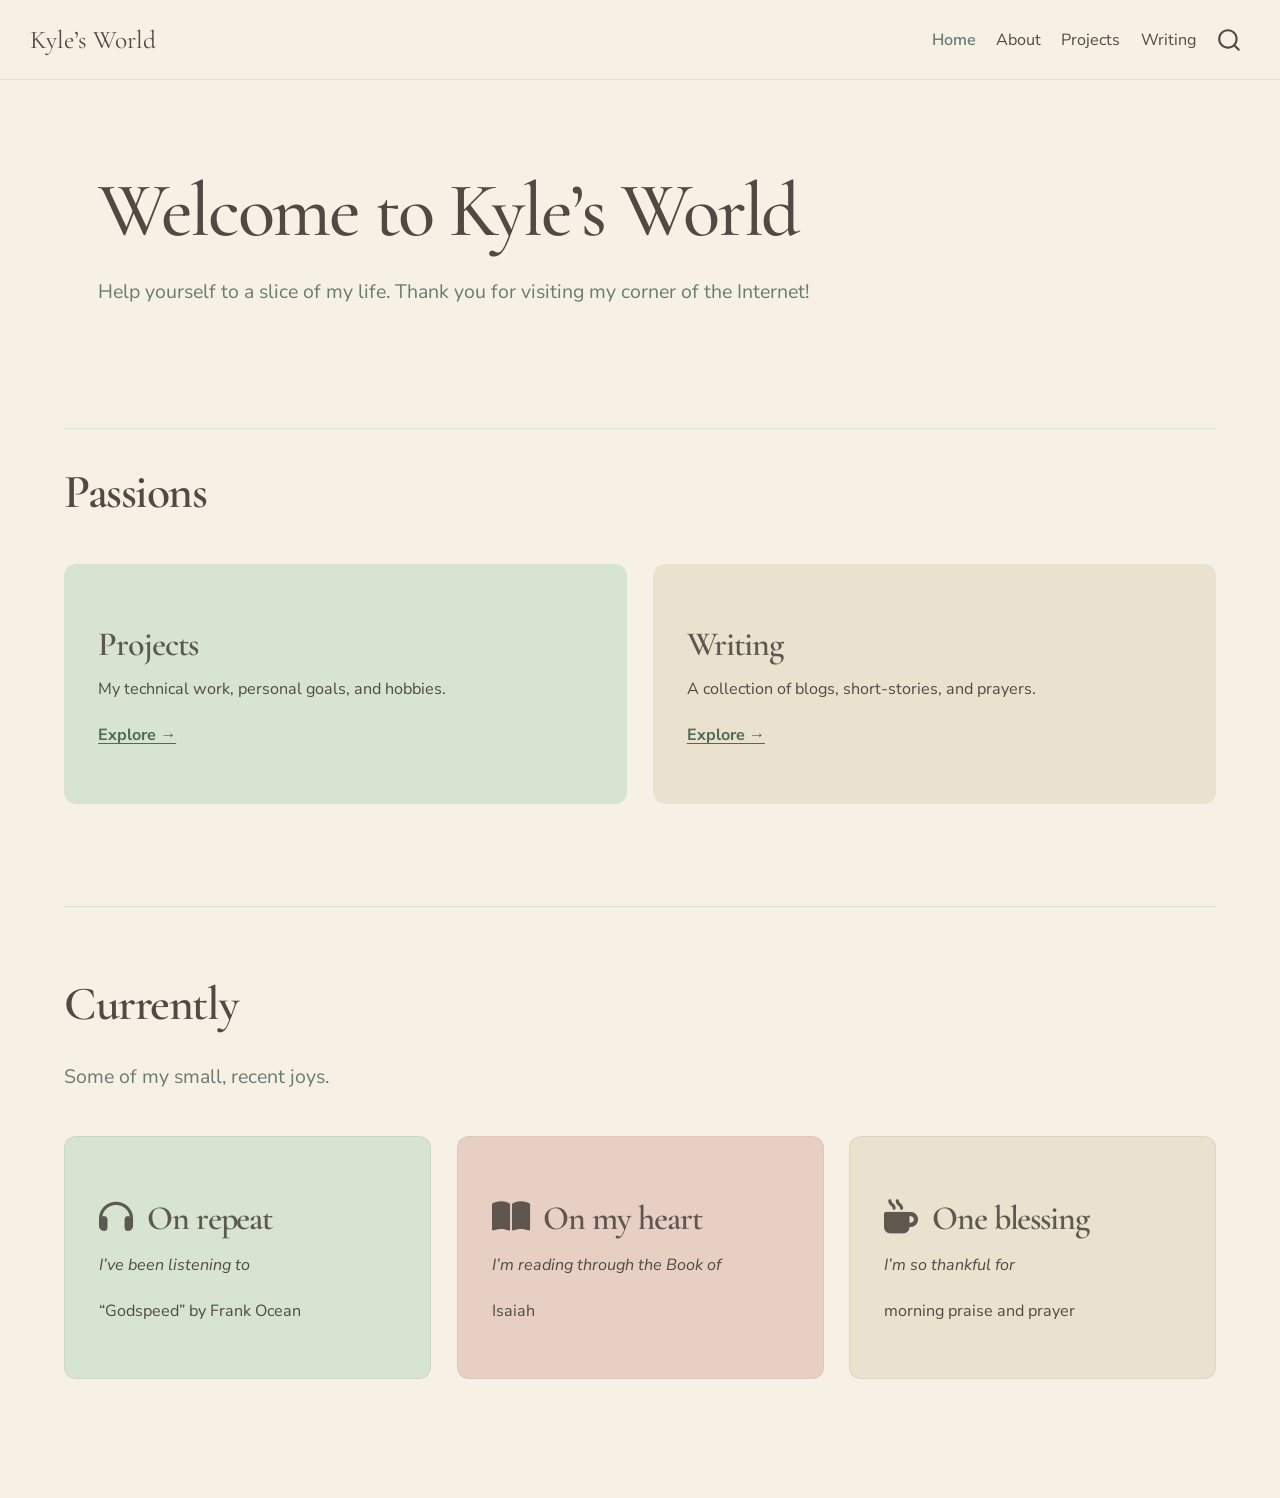
==== commit a9385bf5: "Built site for gh-pages" ====
--- a/index.html
+++ b/index.html
@@ -46,7 +46,7 @@
 <link href="site_libs/quarto-html/quarto-syntax-highlighting-63b5708e65d6cd79cd7618c58d0c21e7.css" rel="stylesheet" id="quarto-text-highlighting-styles">
 <script src="site_libs/bootstrap/bootstrap.min.js"></script>
 <link href="site_libs/bootstrap/bootstrap-icons.css" rel="stylesheet">
-<link href="site_libs/bootstrap/bootstrap-f2636981ca4a08cbd252b9f506e36166.min.css" rel="stylesheet" append-hash="true" id="quarto-bootstrap" data-mode="light">
+<link href="site_libs/bootstrap/bootstrap-4a9d00451d331b28dd66f3fe4271d683.min.css" rel="stylesheet" append-hash="true" id="quarto-bootstrap" data-mode="light">
 <link href="site_libs/quarto-contrib/fontawesome6-6.7.2/all.min.css" rel="stylesheet">
 <link href="site_libs/quarto-contrib/fontawesome6-6.7.2/latex-fontsize.css" rel="stylesheet">
 <script id="quarto-search-options" type="application/json">{
@@ -110,10 +110,6 @@
 <span class="menu-text">Projects</span></a>
   </li>  
   <li class="nav-item">
-    <a class="nav-link" href="./photography.html"> 
-<span class="menu-text">Photography</span></a>
-  </li>  
-  <li class="nav-item">
     <a class="nav-link" href="./writing.html"> 
 <span class="menu-text">Writing</span></a>
   </li>  
@@ -144,17 +140,6 @@
 <h1>Welcome to Kyle’s World</h1>
 <p>Help yourself to a slice of my life. Thank you for visiting my corner of the Internet!</p>
 </section>
-<div class="hero-collage">
-<div class="photo-card photo-one">
-<img src="images/homepage/fade.jpeg" alt="Palm trees silhouetted against a sunset over the ocean" width="3680" height="5100">
-</div>
-<div class="photo-card photo-two">
-<img src="images/homepage/buttermilkfalls_final.jpeg" alt="Autumn foliage surrounding the cascades at Buttermilk Falls" width="3720" height="4960">
-</div>
-<div class="doodle doodle-one">
-<p>✿</p>
-</div>
-</div>
 </div>
 <section id="passions" class="level2 explore-section">
 <h2 class="anchored" data-anchor-id="passions">Passions</h2>
@@ -164,58 +149,11 @@
 <p>My technical work, personal goals, and hobbies.</p>
 <p><a href="./projects.html">Explore →</a></p>
 </section>
-<section id="photography" class="level3 explore-card photography-card">
-<h3 class="anchored" data-anchor-id="photography">Photography</h3>
-<p>“Photography must suggest, not insist or explain.”</p>
-<p><a href="./photography.html">Explore →</a></p>
-</section>
 <section id="writing" class="level3 explore-card writing-card">
 <h3 class="anchored" data-anchor-id="writing">Writing</h3>
 <p>A collection of blogs, short-stories, and prayers.</p>
 <p><a href="./writing.html">Explore →</a></p>
 </section>
-</div>
-</section>
-<section id="seasons-gallery" class="level2 gallery-section">
-<h2 class="anchored" data-anchor-id="seasons-gallery">Seasons Gallery</h2>
-<p>A miniature exhibition, curated for you.</p>
-<div class="gallery-grid">
-<div class="gallery-photo tilt-left">
-<div class="quarto-figure quarto-figure-center">
-<figure class="figure">
-<p><img src="images/seasons/almost-summer.jpeg" class="gallery-image img-fluid figure-img"></p>
-<figcaption>Almost Summer</figcaption>
-</figure>
-</div>
-<p><em>Almost Summer</em></p>
-</div>
-<div class="gallery-photo tilt-right">
-<div class="quarto-figure quarto-figure-center">
-<figure class="figure">
-<p><img src="images/seasons/soft-serve.jpeg" class="gallery-image img-fluid figure-img"></p>
-<figcaption>Soft Serve</figcaption>
-</figure>
-</div>
-<p><em>Soft Serve</em></p>
-</div>
-<div class="gallery-photo tilt-left">
-<div class="quarto-figure quarto-figure-center">
-<figure class="figure">
-<p><img src="images/seasons/falliage.jpeg" class="gallery-image img-fluid figure-img"></p>
-<figcaption>Falliage</figcaption>
-</figure>
-</div>
-<p><em>Falliage</em></p>
-</div>
-<div class="gallery-photo tilt-right">
-<div class="quarto-figure quarto-figure-center">
-<figure class="figure">
-<p><img src="images/seasons/a-world-alone.jpeg" class="gallery-image img-fluid figure-img"></p>
-<figcaption>A World Alone</figcaption>
-</figure>
-</div>
-<p><em>A World Alone</em></p>
-</div>
 </div>
 </section>
 <section id="currently" class="level2 enjoying-section">
--- a/styles.css
+++ b/styles.css
@@ -98,10 +98,6 @@
   max-width: 1600px !important;
   margin: 0 auto !important;
   padding: 3rem 2rem !important;
-  display: flex;
-  align-items: center;
-  justify-content: space-between;
-  gap: 5rem;
   width: 90% !important;
 }
 
@@ -115,78 +111,13 @@
   padding-top: 0 !important;
 }
 
-.hero-text {
-  flex: 1.3;
-  min-width: 0;
-}
-
-.hero-collage {
-  flex: 1;
-  position: relative;
-  display: grid;
-  grid-template-columns: repeat(2, minmax(0, 196px));
-  align-items: center;
-  justify-content: center;
-  gap: 2rem;
-  padding: 1.5rem 1rem;
-  min-width: 0;
-}
-
-.photo-card {
-  background: var(--paper);
-  border: 12px solid var(--paper);
-  border-bottom-width: 40px;
-  box-shadow: 0 8px 25px rgba(80, 74, 67, 0.15);
-  border-radius: 3px;
-  transition: transform 0.3s ease;
-}
-
-.photo-card img {
-  display: block;
-  width: 100%;
-  height: auto;
-  aspect-ratio: 368 / 510;
-  object-fit: contain;
-}
-
 .gallery-sage,
 .music-card {
   background: var(--sage);
 }
 
-.photo-one {
-  translate: calc(1rem + 11px) 0;
-  transform: rotate(-5deg);
-}
-
 .reading-card {
   background: var(--peach);
-}
-
-.photo-two {
-  translate: calc(-1rem - 11px) 15px;
-  z-index: 1;
-  transform: rotate(5deg);
-}
-
-.hero-collage .photo-card:hover {
-  z-index: 2;
-}
-
-.photo-one:hover {
-  transform: rotate(-2deg) translateY(-6px);
-}
-
-.photo-two:hover {
-  transform: rotate(2deg) translateY(-6px);
-}
-
-.doodle-one {
-  position: absolute;
-  right: 0;
-  top: 0;
-  font-size: 4rem;
-  color: var(--sage-text);
 }
 
 /* Explore cards */
@@ -206,8 +137,11 @@
 .explore-grid,
 .enjoying-grid {
   display: grid;
-  grid-template-columns: repeat(3, minmax(0, 1fr));
   gap: 1.5rem;
+}
+
+.explore-grid {
+  grid-template-columns: repeat(2, minmax(0, 1fr));
 }
 
 .explore-card,
@@ -234,10 +168,6 @@
   background-color: var(--sage);
 }
 
-.photography-card {
-  background-color: var(--peach);
-}
-
 .writing-card {
   background-color: var(--sand);
 }
@@ -260,9 +190,8 @@
   margin-top: auto;
 }
 
-/* Photography gallery */
-
-.gallery-section,
+/* Currently enjoying */
+
 .enjoying-section {
   width: 90%;
   max-width: 1600px;
@@ -272,90 +201,14 @@
 }
 
 .explore-section h2,
-.gallery-section h2,
 .enjoying-section h2 {
   font-size: 2.8rem;
   color: var(--ink);
   border-bottom: none !important;
 }
 
-.gallery-grid {
-  display: grid;
-  grid-template-columns: repeat(4, minmax(0, 1fr));
-  gap: 2rem;
-  padding: 4rem 1rem;
-  align-items: center;
-}
-
-.gallery-photo {
-  background: var(--paper);
-  padding: 12px 12px 18px;
-  box-shadow: 0 8px 22px rgba(80, 74, 67, 0.15);
-  border-radius: 3px;
-  transition: transform 0.3s ease,
-              box-shadow 0.3s ease;
-  align-self: start;
-}
-
-.gallery-photo:nth-child(1) {
-  transform: translateY(25px) rotate(-7deg);
-  width: 112%;
-}
-
-.gallery-photo:nth-child(2) {
-  transform: translateY(-20px) rotate(5deg);
-  width: 108%;
-}
-
-.gallery-photo:nth-child(3) {
-  transform: translateY(35px) rotate(-5deg);
-  width: 110%;
-}
-
-.gallery-photo:nth-child(4) {
-  transform: translateY(-15px) rotate(7deg);
-  width: 100%;
-}
-
-.gallery-photo:hover {
-  transform: translateY(-10px) rotate(0deg);
-  box-shadow: 0 15px 30px rgba(80, 74, 67, 0.2);
-  z-index: 2;
-}
-
-.gallery-placeholder {
-  width: 100%;
-  aspect-ratio: 4 / 5;
-}
-
-.gallery-photo p {
-  font-family: 'Cormorant Garamond', serif;
-  font-style: italic;
-  font-size: 1.3rem;
-  text-align: center;
-  color: var(--ink);
-  margin: 0.8rem 0 0;
-}
-
-.gallery-image {
-  width: 100%;
-  height: auto;
-  object-fit: contain;
-  display: block;
-}
-
-.gallery-photo .quarto-figure-caption,
-.gallery-photo figcaption {
-  display: none;
-}
-
-.gallery-photo .quarto-figure {
-  margin: 0;
-}
-
-/* Currently enjoying */
-
 .enjoying-grid {
+  grid-template-columns: repeat(3, minmax(0, 1fr));
   margin-top: 2.5rem;
 }
 
@@ -418,6 +271,11 @@
   transform: rotate(3deg);
 }
 
+.gallery-placeholder {
+  width: 100%;
+  aspect-ratio: 4 / 5;
+}
+
 .about-portrait-placeholder {
   display: grid;
   place-items: center;
@@ -441,7 +299,6 @@
   background: var(--peach);
   border-radius: 3px;
   box-shadow: 0 6px 18px rgba(80, 74, 67, 0.1);
-  transform: rotate(-1deg);
   overflow-wrap: anywhere;
 }
 
@@ -488,64 +345,6 @@
 
 /* Responsive layouts */
 
-@media (min-width: 901px) {
-  .gallery-grid {
-    grid-template-columns: repeat(3, minmax(0, 1fr));
-    grid-template-rows: auto auto;
-    column-gap: 1rem;
-    row-gap: 0;
-    width: 90%;
-    margin: 0 auto;
-  }
-
-  .gallery-photo:nth-child(1) {
-    grid-column: 1;
-    grid-row: 1;
-    width: 126.5%;
-  }
-
-  .gallery-photo:nth-child(2) {
-    grid-column: 2;
-    grid-row: 1;
-    width: 126.5%;
-  }
-
-  .gallery-photo:nth-child(3) {
-    grid-column: 1 / 3;
-    grid-row: 2;
-    width: 60.5%;
-    justify-self: center;
-    margin-top: -0.5rem;
-  }
-
-  .gallery-photo:nth-child(4) {
-    grid-column: 3;
-    grid-row: 1 / 3;
-    width: 110%;
-    align-self: center;
-    justify-self: center;
-  }
-}
-
-@media (max-width: 1000px) {
-  .hero-content {
-    flex-direction: column;
-    align-items: flex-start;
-    gap: 2rem;
-  }
-
-  .hero-collage {
-    flex: none;
-    width: 100%;
-  }
-}
-
-@media (max-width: 900px) {
-  .gallery-grid {
-    grid-template-columns: repeat(2, minmax(0, 1fr));
-  }
-}
-
 @media (max-width: 768px) {
   .about-intro {
     grid-template-columns: 1fr;
@@ -567,20 +366,10 @@
   }
 }
 
-@media (max-width: 480px) {
-  .gallery-grid {
-    grid-template-columns: 1fr;
-    max-width: 300px;
-    margin: auto;
-  }
-}
-
 /* Reduced motion */
 
 @media (prefers-reduced-motion: reduce) {
-  .photo-card,
   .explore-card,
-  .gallery-photo,
   .enjoying-card {
     transition: none;
   }
